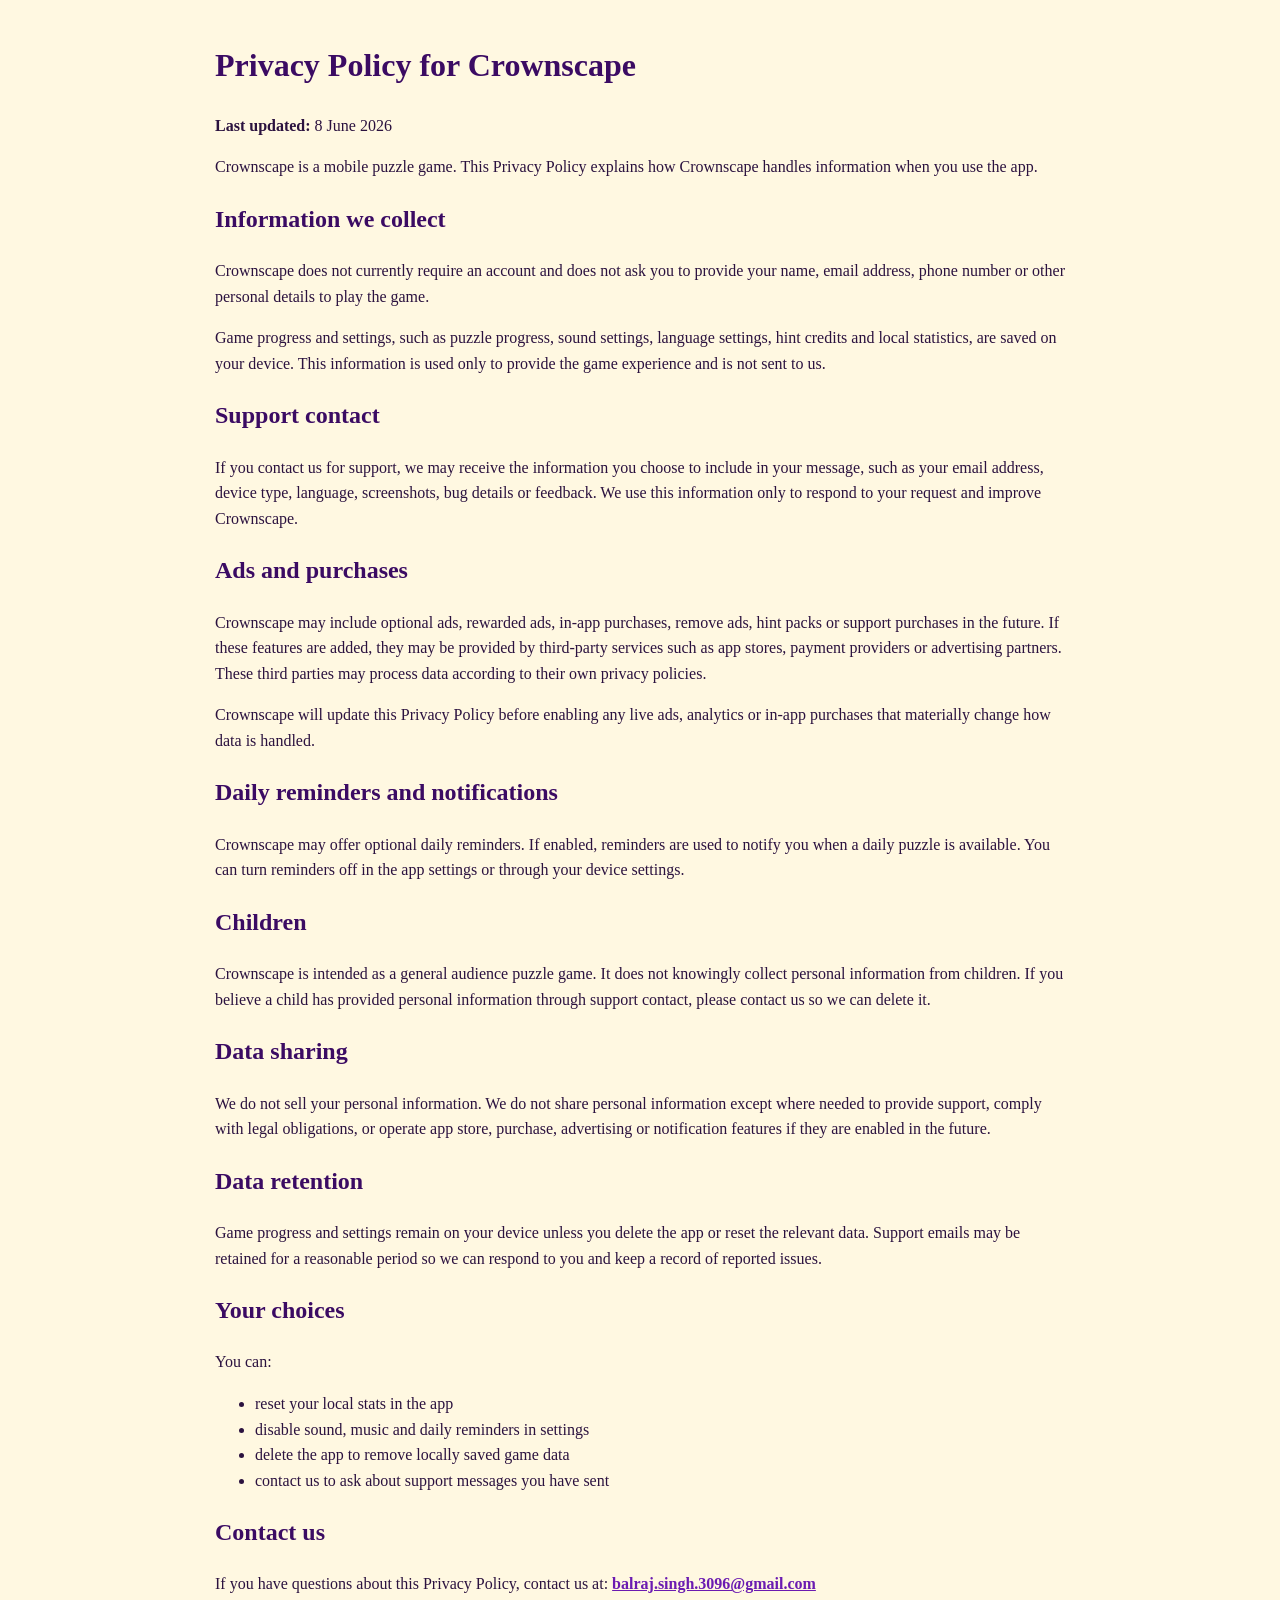
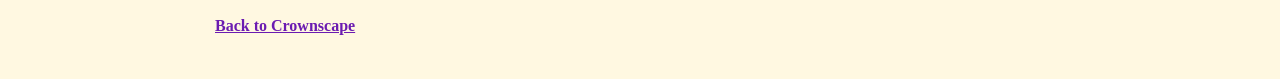
==== privacy.html @ cb876447 "Create privacy.html Add privacy policy" ====
<!DOCTYPE html>
<html lang="en">
<head>
  <meta charset="UTF-8" />
  <meta name="viewport" content="width=device-width, initial-scale=1.0" />
  <title>Crownscape Privacy Policy</title>
  <style>
    body {
      font-family: Georgia, serif;
      max-width: 850px;
      margin: 40px auto;
      padding: 0 20px;
      line-height: 1.6;
      background: #fff8e1;
      color: #2b123f;
    }
    h1, h2 {
      color: #3b0b63;
    }
    a {
      color: #6b1bb1;
      font-weight: bold;
    }
  </style>
</head>
<body>
  <h1>Privacy Policy for Crownscape</h1>

  <p><strong>Last updated:</strong> 8 June 2026</p>

  <p>
    Crownscape is a mobile puzzle game. This Privacy Policy explains how Crownscape handles information when you use the app.
  </p>

  <h2>Information we collect</h2>

  <p>
    Crownscape does not currently require an account and does not ask you to provide your name, email address, phone number or other personal details to play the game.
  </p>

  <p>
    Game progress and settings, such as puzzle progress, sound settings, language settings, hint credits and local statistics, are saved on your device. This information is used only to provide the game experience and is not sent to us.
  </p>

  <h2>Support contact</h2>

  <p>
    If you contact us for support, we may receive the information you choose to include in your message, such as your email address, device type, language, screenshots, bug details or feedback. We use this information only to respond to your request and improve Crownscape.
  </p>

  <h2>Ads and purchases</h2>

  <p>
    Crownscape may include optional ads, rewarded ads, in-app purchases, remove ads, hint packs or support purchases in the future. If these features are added, they may be provided by third-party services such as app stores, payment providers or advertising partners. These third parties may process data according to their own privacy policies.
  </p>

  <p>
    Crownscape will update this Privacy Policy before enabling any live ads, analytics or in-app purchases that materially change how data is handled.
  </p>

  <h2>Daily reminders and notifications</h2>

  <p>
    Crownscape may offer optional daily reminders. If enabled, reminders are used to notify you when a daily puzzle is available. You can turn reminders off in the app settings or through your device settings.
  </p>

  <h2>Children</h2>

  <p>
    Crownscape is intended as a general audience puzzle game. It does not knowingly collect personal information from children. If you believe a child has provided personal information through support contact, please contact us so we can delete it.
  </p>

  <h2>Data sharing</h2>

  <p>
    We do not sell your personal information. We do not share personal information except where needed to provide support, comply with legal obligations, or operate app store, purchase, advertising or notification features if they are enabled in the future.
  </p>

  <h2>Data retention</h2>

  <p>
    Game progress and settings remain on your device unless you delete the app or reset the relevant data. Support emails may be retained for a reasonable period so we can respond to you and keep a record of reported issues.
  </p>

  <h2>Your choices</h2>

  <p>You can:</p>

  <ul>
    <li>reset your local stats in the app</li>
    <li>disable sound, music and daily reminders in settings</li>
    <li>delete the app to remove locally saved game data</li>
    <li>contact us to ask about support messages you have sent</li>
  </ul>

  <h2>Contact us</h2>

  <p>
    If you have questions about this Privacy Policy, contact us at:
    <a href="mailto:balraj.singh.3096@gmail.com">balraj.singh.3096@gmail.com</a>
  </p>

  <p><a href="index.html">Back to Crownscape</a></p>
</body>
</html>
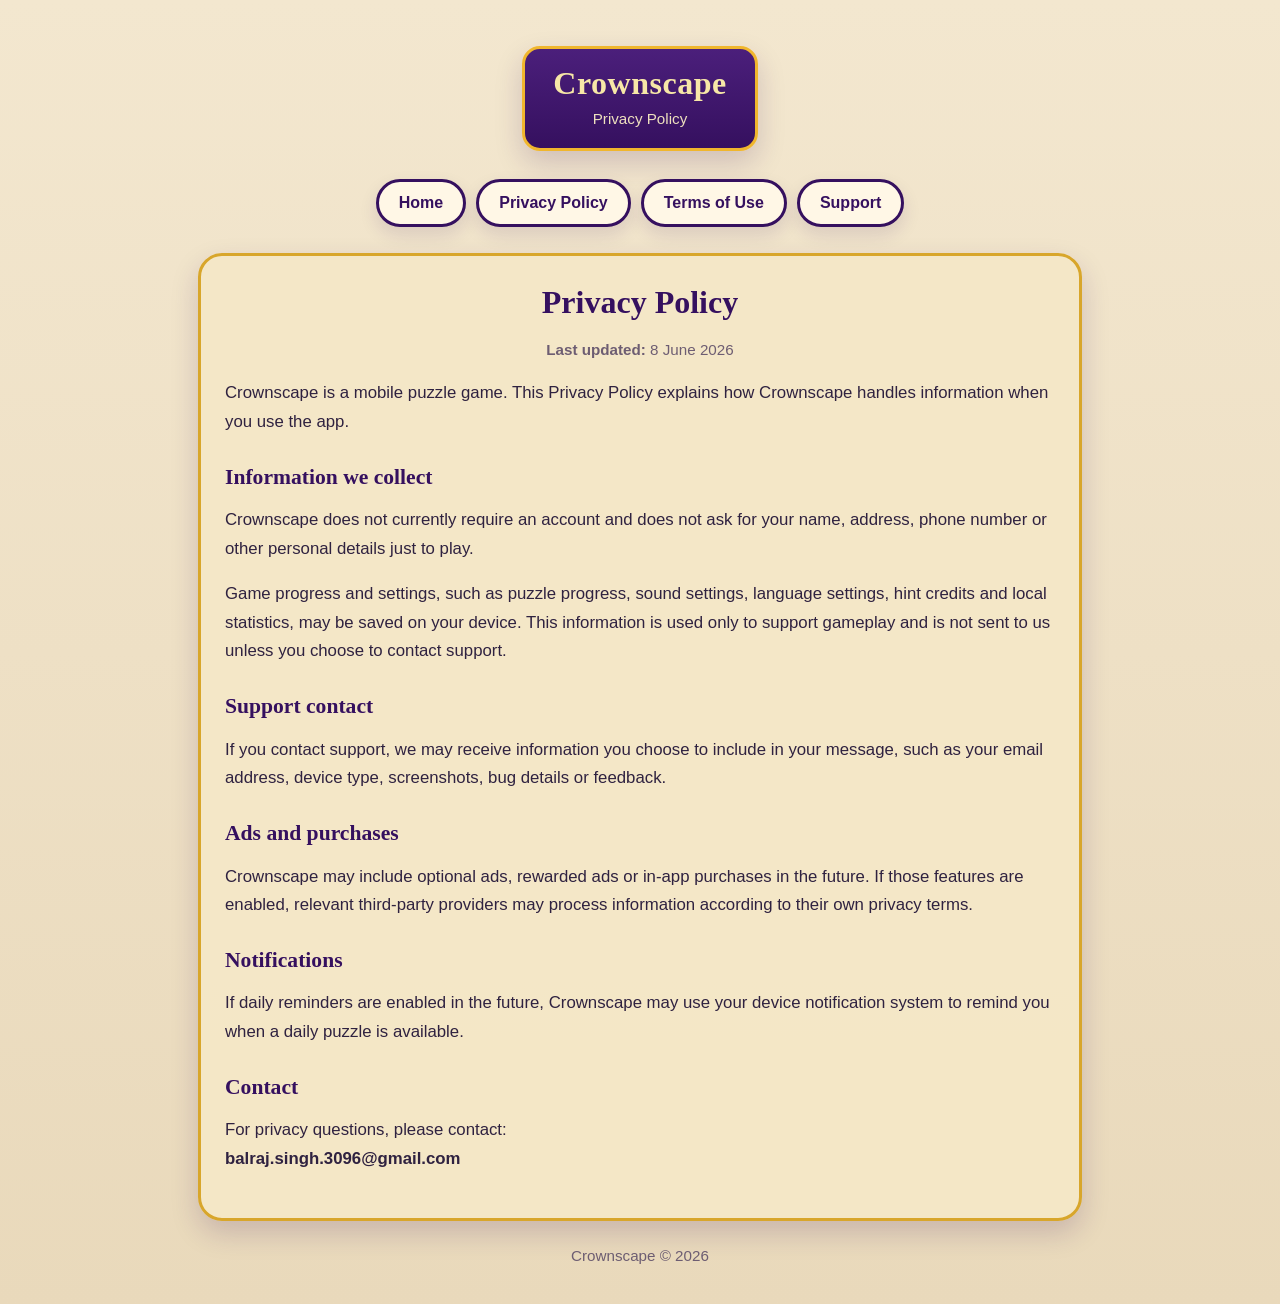
==== commit 2a495206: "Update privacy.html" ====
--- a/privacy.html
+++ b/privacy.html
@@ -4,102 +4,74 @@
   <meta charset="UTF-8" />
   <meta name="viewport" content="width=device-width, initial-scale=1.0" />
   <title>Crownscape Privacy Policy</title>
-  <style>
-    body {
-      font-family: Georgia, serif;
-      max-width: 850px;
-      margin: 40px auto;
-      padding: 0 20px;
-      line-height: 1.6;
-      background: #fff8e1;
-      color: #2b123f;
-    }
-    h1, h2 {
-      color: #3b0b63;
-    }
-    a {
-      color: #6b1bb1;
-      font-weight: bold;
-    }
-  </style>
+  <link rel="stylesheet" href="style.css" />
 </head>
 <body>
-  <h1>Privacy Policy for Crownscape</h1>
+  <div class="page-wrap">
+    <div class="hero">
+      <div class="brand">
+        <h1>Crownscape</h1>
+        <p>Privacy Policy</p>
+      </div>
+    </div>
 
-  <p><strong>Last updated:</strong> 8 June 2026</p>
+    <div class="nav">
+      <a href="index.html">Home</a>
+      <a href="privacy.html">Privacy Policy</a>
+      <a href="terms.html">Terms of Use</a>
+      <a href="support.html">Support</a>
+    </div>
 
-  <p>
-    Crownscape is a mobile puzzle game. This Privacy Policy explains how Crownscape handles information when you use the app.
-  </p>
+    <div class="card">
+      <h2>Privacy Policy</h2>
+      <p class="small center"><strong>Last updated:</strong> 8 June 2026</p>
 
-  <h2>Information we collect</h2>
+      <p>
+        Crownscape is a mobile puzzle game. This Privacy Policy explains how Crownscape handles
+        information when you use the app.
+      </p>
 
-  <p>
-    Crownscape does not currently require an account and does not ask you to provide your name, email address, phone number or other personal details to play the game.
-  </p>
+      <h3>Information we collect</h3>
+      <p>
+        Crownscape does not currently require an account and does not ask for your name, address,
+        phone number or other personal details just to play.
+      </p>
+      <p>
+        Game progress and settings, such as puzzle progress, sound settings, language settings,
+        hint credits and local statistics, may be saved on your device. This information is used
+        only to support gameplay and is not sent to us unless you choose to contact support.
+      </p>
 
-  <p>
-    Game progress and settings, such as puzzle progress, sound settings, language settings, hint credits and local statistics, are saved on your device. This information is used only to provide the game experience and is not sent to us.
-  </p>
+      <h3>Support contact</h3>
+      <p>
+        If you contact support, we may receive information you choose to include in your message,
+        such as your email address, device type, screenshots, bug details or feedback.
+      </p>
 
-  <h2>Support contact</h2>
+      <h3>Ads and purchases</h3>
+      <p>
+        Crownscape may include optional ads, rewarded ads or in-app purchases in the future.
+        If those features are enabled, relevant third-party providers may process information
+        according to their own privacy terms.
+      </p>
 
-  <p>
-    If you contact us for support, we may receive the information you choose to include in your message, such as your email address, device type, language, screenshots, bug details or feedback. We use this information only to respond to your request and improve Crownscape.
-  </p>
+      <h3>Notifications</h3>
+      <p>
+        If daily reminders are enabled in the future, Crownscape may use your device notification
+        system to remind you when a daily puzzle is available.
+      </p>
 
-  <h2>Ads and purchases</h2>
+      <h3>Contact</h3>
+      <p>
+        For privacy questions, please contact:
+        <br />
+        <strong>balraj.singh.3096@gmail.com</strong>
+      </p>
+    </div>
 
-  <p>
-    Crownscape may include optional ads, rewarded ads, in-app purchases, remove ads, hint packs or support purchases in the future. If these features are added, they may be provided by third-party services such as app stores, payment providers or advertising partners. These third parties may process data according to their own privacy policies.
-  </p>
-
-  <p>
-    Crownscape will update this Privacy Policy before enabling any live ads, analytics or in-app purchases that materially change how data is handled.
-  </p>
-
-  <h2>Daily reminders and notifications</h2>
-
-  <p>
-    Crownscape may offer optional daily reminders. If enabled, reminders are used to notify you when a daily puzzle is available. You can turn reminders off in the app settings or through your device settings.
-  </p>
-
-  <h2>Children</h2>
-
-  <p>
-    Crownscape is intended as a general audience puzzle game. It does not knowingly collect personal information from children. If you believe a child has provided personal information through support contact, please contact us so we can delete it.
-  </p>
-
-  <h2>Data sharing</h2>
-
-  <p>
-    We do not sell your personal information. We do not share personal information except where needed to provide support, comply with legal obligations, or operate app store, purchase, advertising or notification features if they are enabled in the future.
-  </p>
-
-  <h2>Data retention</h2>
-
-  <p>
-    Game progress and settings remain on your device unless you delete the app or reset the relevant data. Support emails may be retained for a reasonable period so we can respond to you and keep a record of reported issues.
-  </p>
-
-  <h2>Your choices</h2>
-
-  <p>You can:</p>
-
-  <ul>
-    <li>reset your local stats in the app</li>
-    <li>disable sound, music and daily reminders in settings</li>
-    <li>delete the app to remove locally saved game data</li>
-    <li>contact us to ask about support messages you have sent</li>
-  </ul>
-
-  <h2>Contact us</h2>
-
-  <p>
-    If you have questions about this Privacy Policy, contact us at:
-    <a href="mailto:balraj.singh.3096@gmail.com">balraj.singh.3096@gmail.com</a>
-  </p>
-
-  <p><a href="index.html">Back to Crownscape</a></p>
+    <div class="footer">
+      Crownscape © 2026
+    </div>
+  </div>
 </body>
 </html>
--- a/style.css
+++ b/style.css
@@ -0,0 +1,216 @@
+:root {
+  --bg-top: #f3e7cf;
+  --bg-bottom: #e9d9bb;
+  --card: #f5e8c7;
+  --card-border: #d8a62b;
+  --purple: #35105f;
+  --purple-2: #4b1f7b;
+  --gold: #f0b62d;
+  --gold-dark: #c88b13;
+  --text: #2f2240;
+  --muted: #6d5d72;
+  --shadow: 0 12px 28px rgba(53, 16, 95, 0.18);
+}
+
+* {
+  box-sizing: border-box;
+}
+
+html {
+  scroll-behavior: smooth;
+}
+
+body {
+  margin: 0;
+  font-family: "Trebuchet MS", Arial, sans-serif;
+  color: var(--text);
+  background: linear-gradient(180deg, var(--bg-top), var(--bg-bottom));
+  min-height: 100vh;
+}
+
+.page-wrap {
+  width: 100%;
+  max-width: 920px;
+  margin: 0 auto;
+  padding: 28px 18px 40px;
+}
+
+.hero {
+  text-align: center;
+  padding: 18px 0 8px;
+}
+
+.brand {
+  display: inline-block;
+  background: linear-gradient(180deg, var(--purple-2), var(--purple));
+  color: #f7e7a7;
+  padding: 16px 28px;
+  border: 3px solid var(--gold);
+  border-radius: 18px;
+  box-shadow: var(--shadow);
+}
+
+.brand h1 {
+  margin: 0;
+  font-family: Georgia, "Times New Roman", serif;
+  font-size: 2rem;
+  letter-spacing: 0.5px;
+}
+
+.brand p {
+  margin: 4px 0 0;
+  font-size: 0.95rem;
+  color: #f8ebc3;
+  opacity: 0.95;
+}
+
+.nav {
+  display: flex;
+  flex-wrap: wrap;
+  gap: 10px;
+  justify-content: center;
+  margin: 20px 0 26px;
+}
+
+.nav a,
+.button-link {
+  display: inline-block;
+  text-decoration: none;
+  background: #fff7e6;
+  color: var(--purple);
+  border: 3px solid var(--purple);
+  border-radius: 999px;
+  padding: 12px 20px;
+  font-weight: 700;
+  box-shadow: 0 8px 18px rgba(53, 16, 95, 0.12);
+  transition: transform 0.15s ease, box-shadow 0.15s ease, background 0.15s ease;
+}
+
+.nav a:hover,
+.button-link:hover {
+  transform: translateY(-1px);
+  background: #fff2cf;
+  box-shadow: 0 10px 20px rgba(53, 16, 95, 0.18);
+}
+
+.card {
+  background: rgba(245, 232, 199, 0.96);
+  border: 3px solid var(--card-border);
+  border-radius: 24px;
+  padding: 28px 24px;
+  box-shadow: var(--shadow);
+}
+
+.card + .card {
+  margin-top: 18px;
+}
+
+h2 {
+  margin-top: 0;
+  margin-bottom: 16px;
+  color: var(--purple);
+  font-family: Georgia, "Times New Roman", serif;
+  font-size: 2rem;
+  text-align: center;
+}
+
+h3 {
+  color: var(--purple);
+  font-family: Georgia, "Times New Roman", serif;
+  margin-top: 28px;
+  margin-bottom: 10px;
+  font-size: 1.35rem;
+}
+
+p, li {
+  font-size: 1.05rem;
+  line-height: 1.7;
+}
+
+ul {
+  padding-left: 22px;
+}
+
+.small {
+  color: var(--muted);
+  font-size: 0.95rem;
+}
+
+.center {
+  text-align: center;
+}
+
+.highlight-box {
+  background: rgba(255, 248, 229, 0.85);
+  border: 2px solid #e6c46e;
+  border-radius: 18px;
+  padding: 16px 18px;
+  margin: 20px 0;
+}
+
+.footer {
+  text-align: center;
+  margin-top: 26px;
+  color: var(--muted);
+  font-size: 0.95rem;
+}
+
+.footer a {
+  color: var(--purple);
+  font-weight: 700;
+}
+
+.grid-links {
+  display: grid;
+  grid-template-columns: repeat(auto-fit, minmax(210px, 1fr));
+  gap: 14px;
+  margin-top: 18px;
+}
+
+.tile {
+  background: linear-gradient(180deg, var(--purple-2), var(--purple));
+  color: #fff4cf;
+  text-decoration: none;
+  border: 3px solid var(--gold);
+  border-radius: 20px;
+  padding: 18px 16px;
+  box-shadow: var(--shadow);
+}
+
+.tile h3 {
+  margin: 0 0 8px;
+  color: #ffe7a0;
+  text-align: center;
+}
+
+.tile p {
+  margin: 0;
+  color: #f8ebc3;
+  text-align: center;
+  font-size: 0.98rem;
+  line-height: 1.5;
+}
+
+@media (max-width: 640px) {
+  .page-wrap {
+    padding: 20px 14px 30px;
+  }
+
+  .brand h1 {
+    font-size: 1.6rem;
+  }
+
+  h2 {
+    font-size: 1.6rem;
+  }
+
+  .card {
+    padding: 22px 18px;
+  }
+
+  .nav a,
+  .button-link {
+    width: 100%;
+    text-align: center;
+  }
+}
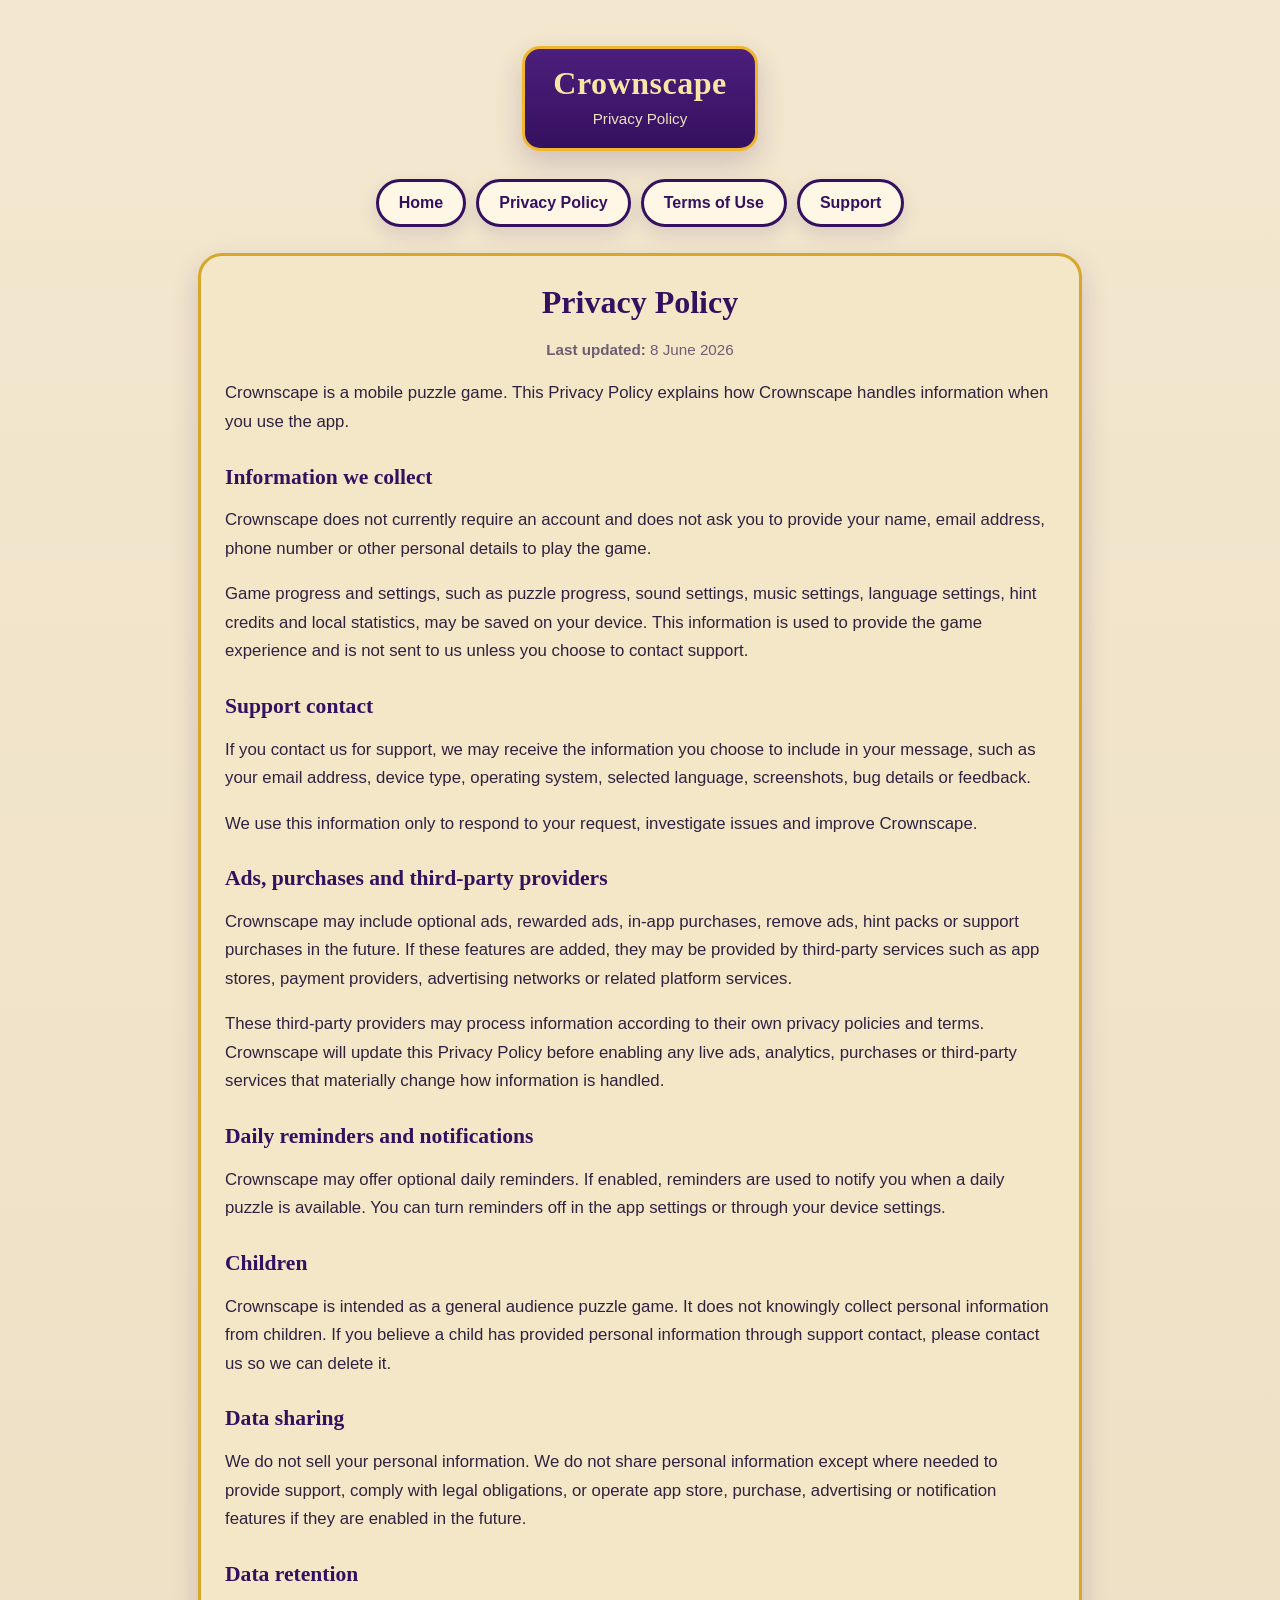
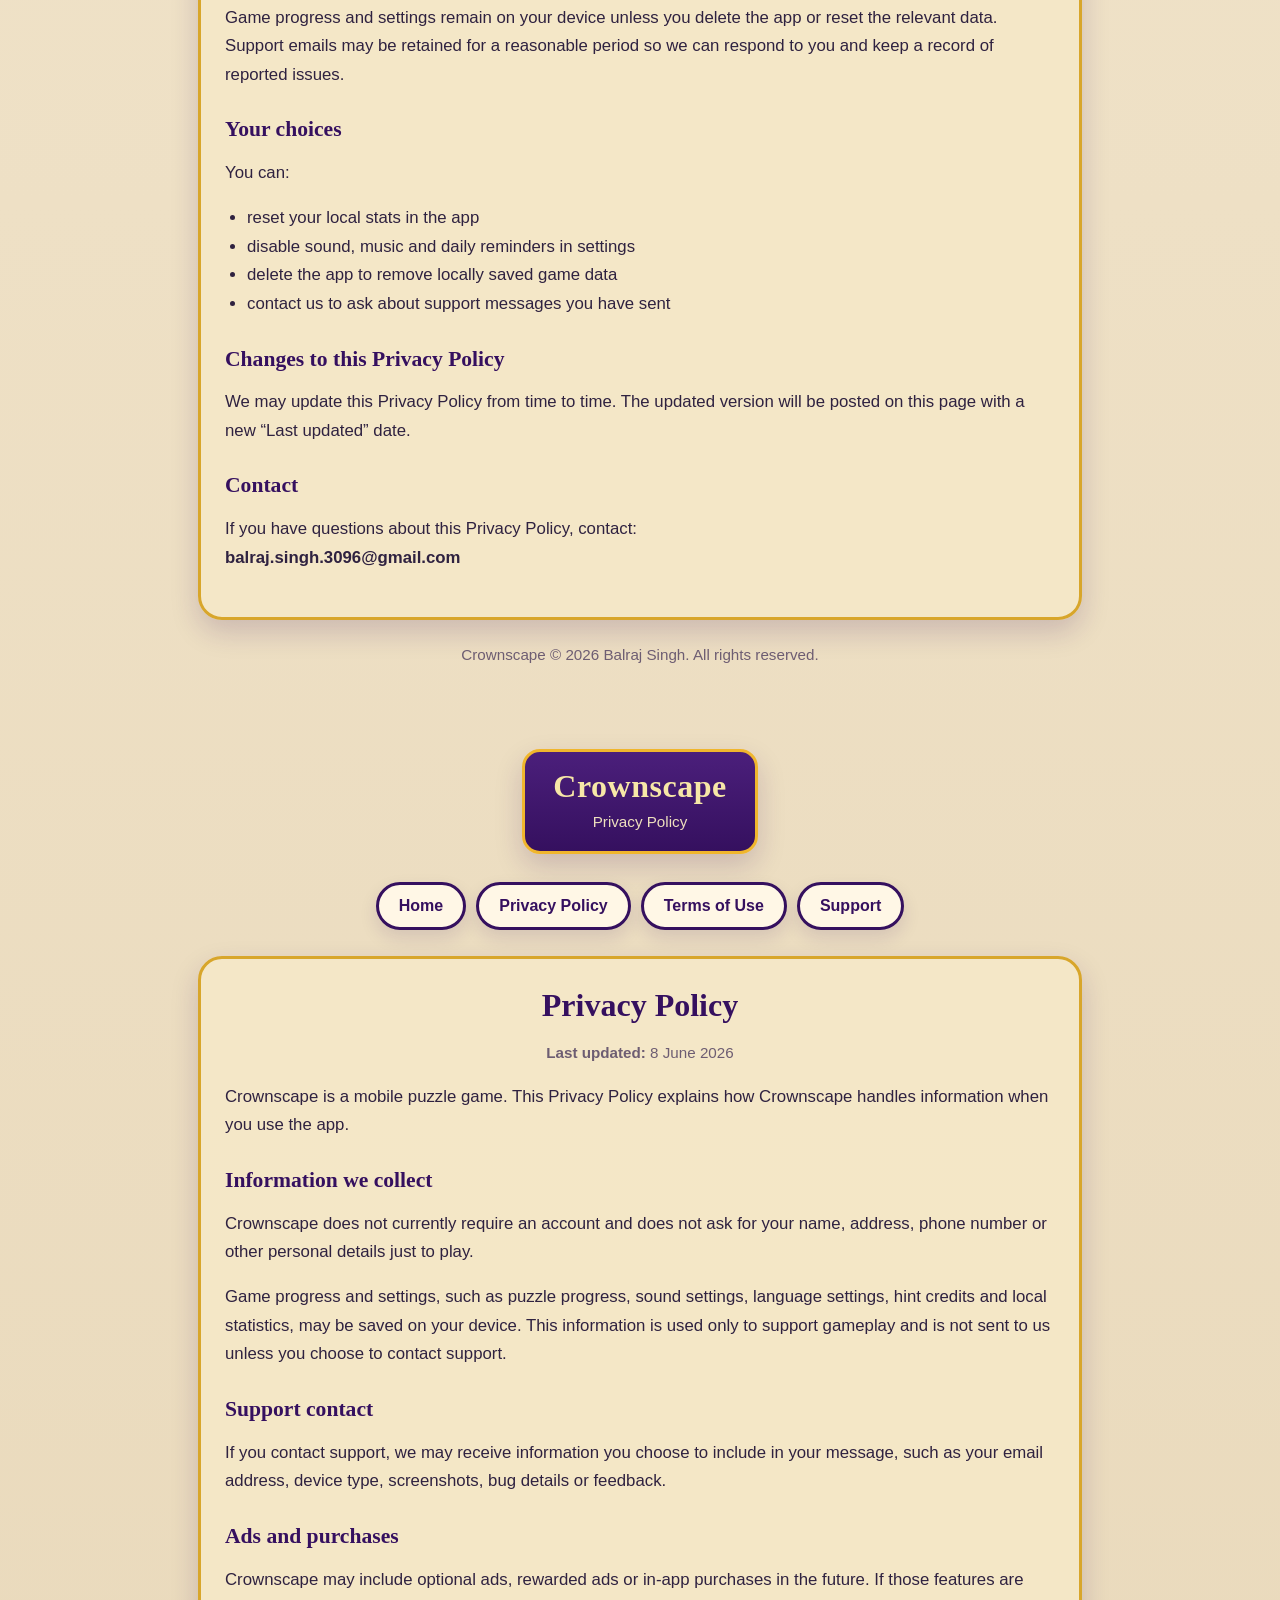
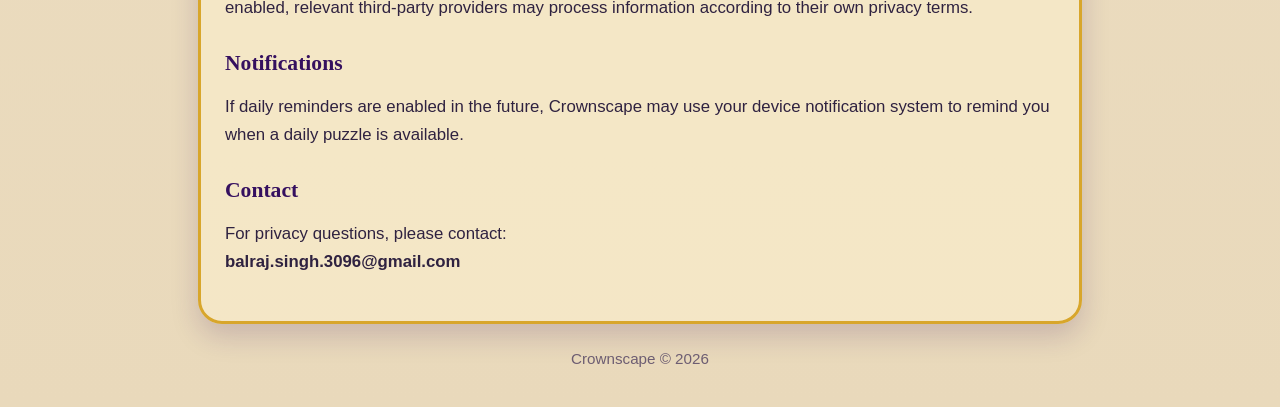
==== commit 6272475d: "Update privacy.html" ====
--- a/privacy.html
+++ b/privacy.html
@@ -33,6 +33,134 @@
 
       <h3>Information we collect</h3>
       <p>
+        Crownscape does not currently require an account and does not ask you to provide your name,
+        email address, phone number or other personal details to play the game.
+      </p>
+
+      <p>
+        Game progress and settings, such as puzzle progress, sound settings, music settings,
+        language settings, hint credits and local statistics, may be saved on your device.
+        This information is used to provide the game experience and is not sent to us unless
+        you choose to contact support.
+      </p>
+
+      <h3>Support contact</h3>
+      <p>
+        If you contact us for support, we may receive the information you choose to include in your
+        message, such as your email address, device type, operating system, selected language,
+        screenshots, bug details or feedback.
+      </p>
+
+      <p>
+        We use this information only to respond to your request, investigate issues and improve Crownscape.
+      </p>
+
+      <h3>Ads, purchases and third-party providers</h3>
+      <p>
+        Crownscape may include optional ads, rewarded ads, in-app purchases, remove ads, hint packs
+        or support purchases in the future. If these features are added, they may be provided by
+        third-party services such as app stores, payment providers, advertising networks or related
+        platform services.
+      </p>
+
+      <p>
+        These third-party providers may process information according to their own privacy policies
+        and terms. Crownscape will update this Privacy Policy before enabling any live ads, analytics,
+        purchases or third-party services that materially change how information is handled.
+      </p>
+
+      <h3>Daily reminders and notifications</h3>
+      <p>
+        Crownscape may offer optional daily reminders. If enabled, reminders are used to notify you
+        when a daily puzzle is available. You can turn reminders off in the app settings or through
+        your device settings.
+      </p>
+
+      <h3>Children</h3>
+      <p>
+        Crownscape is intended as a general audience puzzle game. It does not knowingly collect
+        personal information from children. If you believe a child has provided personal information
+        through support contact, please contact us so we can delete it.
+      </p>
+
+      <h3>Data sharing</h3>
+      <p>
+        We do not sell your personal information. We do not share personal information except where
+        needed to provide support, comply with legal obligations, or operate app store, purchase,
+        advertising or notification features if they are enabled in the future.
+      </p>
+
+      <h3>Data retention</h3>
+      <p>
+        Game progress and settings remain on your device unless you delete the app or reset the
+        relevant data. Support emails may be retained for a reasonable period so we can respond to you
+        and keep a record of reported issues.
+      </p>
+
+      <h3>Your choices</h3>
+      <p>You can:</p>
+
+      <ul>
+        <li>reset your local stats in the app</li>
+        <li>disable sound, music and daily reminders in settings</li>
+        <li>delete the app to remove locally saved game data</li>
+        <li>contact us to ask about support messages you have sent</li>
+      </ul>
+
+      <h3>Changes to this Privacy Policy</h3>
+      <p>
+        We may update this Privacy Policy from time to time. The updated version will be posted on this
+        page with a new “Last updated” date.
+      </p>
+
+      <h3>Contact</h3>
+      <p>
+        If you have questions about this Privacy Policy, contact:
+        <br />
+        <strong>balraj.singh.3096@gmail.com</strong>
+      </p>
+    </div>
+
+    <div class="footer">
+      Crownscape © 2026 Balraj Singh. All rights reserved.
+    </div>
+  </div>
+</body>
+</html><!DOCTYPE html>
+<html lang="en">
+<head>
+  <meta charset="UTF-8" />
+  <meta name="viewport" content="width=device-width, initial-scale=1.0" />
+  <title>Crownscape Privacy Policy</title>
+  <link rel="stylesheet" href="style.css" />
+</head>
+<body>
+  <div class="page-wrap">
+    <div class="hero">
+      <div class="brand">
+        <h1>Crownscape</h1>
+        <p>Privacy Policy</p>
+      </div>
+    </div>
+
+    <div class="nav">
+      <a href="index.html">Home</a>
+      <a href="privacy.html">Privacy Policy</a>
+      <a href="terms.html">Terms of Use</a>
+      <a href="support.html">Support</a>
+    </div>
+
+    <div class="card">
+      <h2>Privacy Policy</h2>
+      <p class="small center"><strong>Last updated:</strong> 8 June 2026</p>
+
+      <p>
+        Crownscape is a mobile puzzle game. This Privacy Policy explains how Crownscape handles
+        information when you use the app.
+      </p>
+
+      <h3>Information we collect</h3>
+      <p>
         Crownscape does not currently require an account and does not ask for your name, address,
         phone number or other personal details just to play.
       </p>
--- a/style.css
+++ b/style.css
@@ -122,7 +122,8 @@
   font-size: 1.35rem;
 }
 
-p, li {
+p,
+li {
   font-size: 1.05rem;
   line-height: 1.7;
 }
--- a/style.css
+++ b/style.css
@@ -122,7 +122,8 @@
   font-size: 1.35rem;
 }
 
-p, li {
+p,
+li {
   font-size: 1.05rem;
   line-height: 1.7;
 }
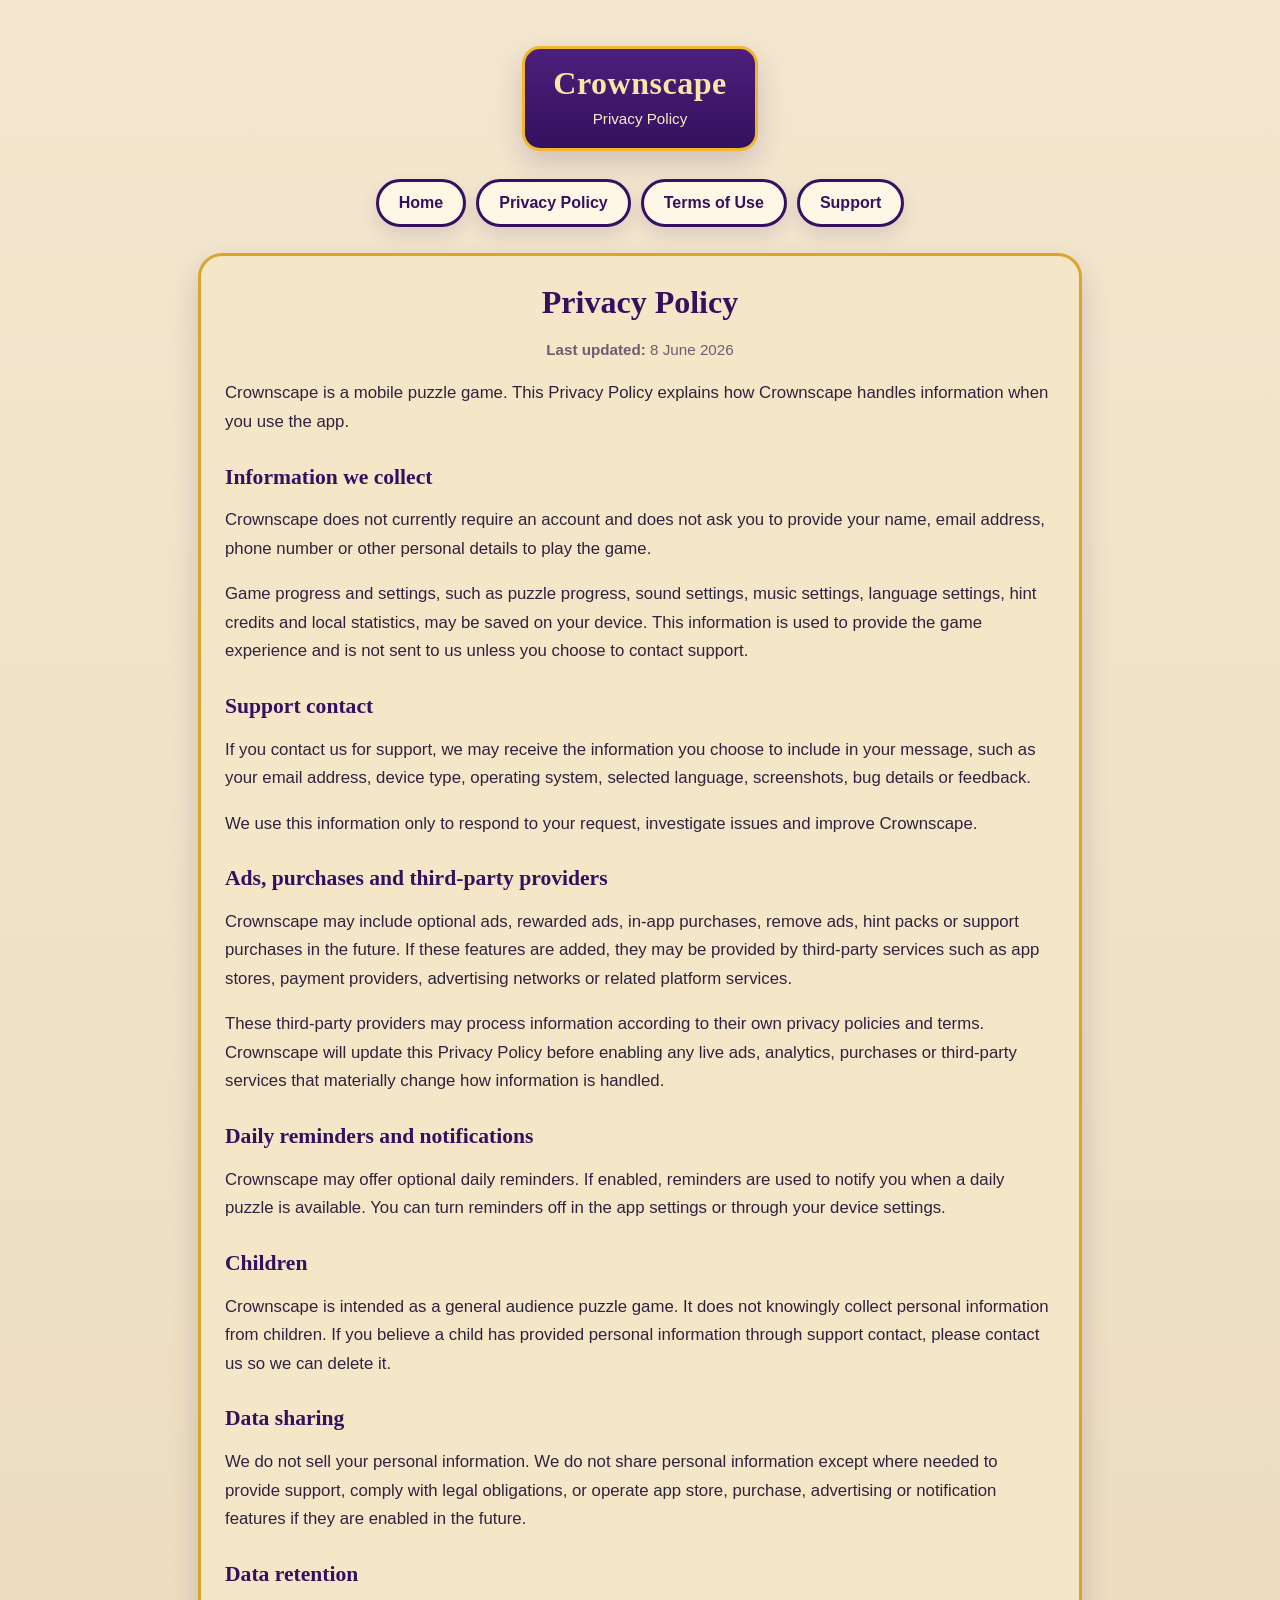
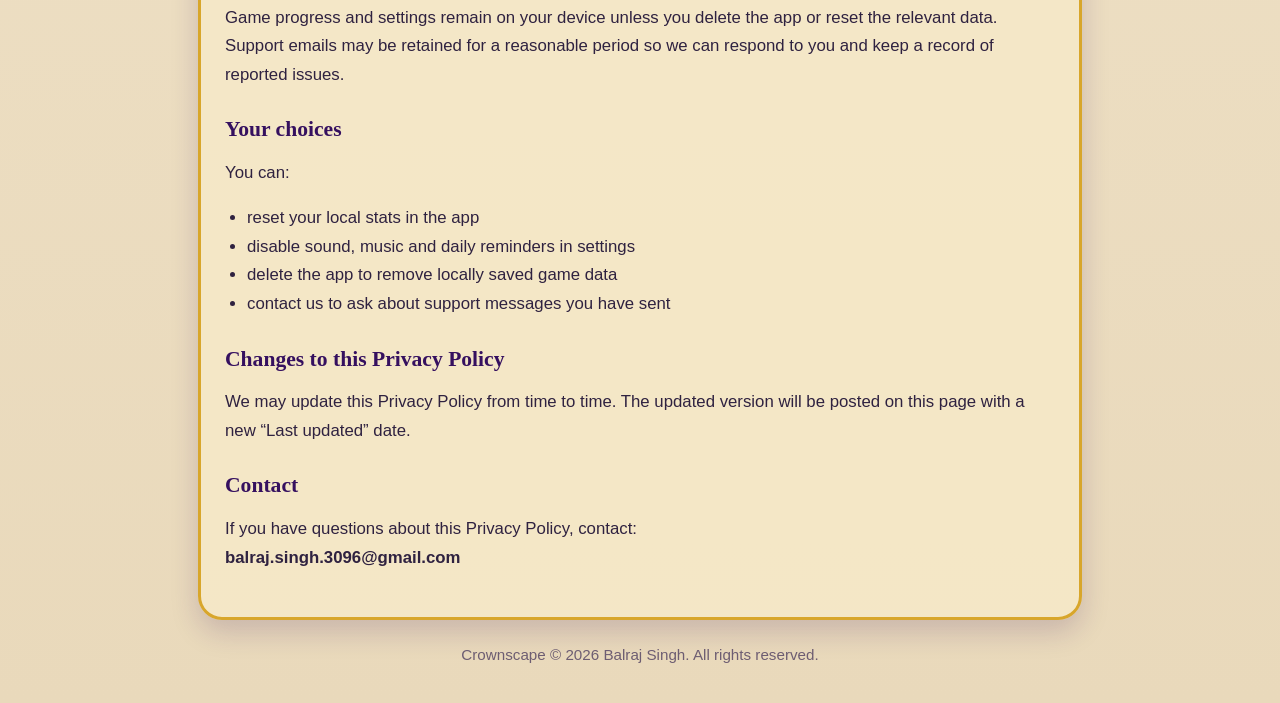
==== commit 6d9a7425: "Update privacy.html" ====
--- a/privacy.html
+++ b/privacy.html
@@ -126,80 +126,4 @@
     </div>
   </div>
 </body>
-</html><!DOCTYPE html>
-<html lang="en">
-<head>
-  <meta charset="UTF-8" />
-  <meta name="viewport" content="width=device-width, initial-scale=1.0" />
-  <title>Crownscape Privacy Policy</title>
-  <link rel="stylesheet" href="style.css" />
-</head>
-<body>
-  <div class="page-wrap">
-    <div class="hero">
-      <div class="brand">
-        <h1>Crownscape</h1>
-        <p>Privacy Policy</p>
-      </div>
-    </div>
-
-    <div class="nav">
-      <a href="index.html">Home</a>
-      <a href="privacy.html">Privacy Policy</a>
-      <a href="terms.html">Terms of Use</a>
-      <a href="support.html">Support</a>
-    </div>
-
-    <div class="card">
-      <h2>Privacy Policy</h2>
-      <p class="small center"><strong>Last updated:</strong> 8 June 2026</p>
-
-      <p>
-        Crownscape is a mobile puzzle game. This Privacy Policy explains how Crownscape handles
-        information when you use the app.
-      </p>
-
-      <h3>Information we collect</h3>
-      <p>
-        Crownscape does not currently require an account and does not ask for your name, address,
-        phone number or other personal details just to play.
-      </p>
-      <p>
-        Game progress and settings, such as puzzle progress, sound settings, language settings,
-        hint credits and local statistics, may be saved on your device. This information is used
-        only to support gameplay and is not sent to us unless you choose to contact support.
-      </p>
-
-      <h3>Support contact</h3>
-      <p>
-        If you contact support, we may receive information you choose to include in your message,
-        such as your email address, device type, screenshots, bug details or feedback.
-      </p>
-
-      <h3>Ads and purchases</h3>
-      <p>
-        Crownscape may include optional ads, rewarded ads or in-app purchases in the future.
-        If those features are enabled, relevant third-party providers may process information
-        according to their own privacy terms.
-      </p>
-
-      <h3>Notifications</h3>
-      <p>
-        If daily reminders are enabled in the future, Crownscape may use your device notification
-        system to remind you when a daily puzzle is available.
-      </p>
-
-      <h3>Contact</h3>
-      <p>
-        For privacy questions, please contact:
-        <br />
-        <strong>balraj.singh.3096@gmail.com</strong>
-      </p>
-    </div>
-
-    <div class="footer">
-      Crownscape © 2026
-    </div>
-  </div>
-</body>
 </html>
--- a/style.css
+++ b/style.css
@@ -6,7 +6,6 @@
   --purple: #35105f;
   --purple-2: #4b1f7b;
   --gold: #f0b62d;
-  --gold-dark: #c88b13;
   --text: #2f2240;
   --muted: #6d5d72;
   --shadow: 0 12px 28px rgba(53, 16, 95, 0.18);
@@ -14,10 +13,6 @@
 
 * {
   box-sizing: border-box;
-}
-
-html {
-  scroll-behavior: smooth;
 }
 
 body {
@@ -61,7 +56,6 @@
   margin: 4px 0 0;
   font-size: 0.95rem;
   color: #f8ebc3;
-  opacity: 0.95;
 }
 
 .nav {
@@ -83,14 +77,11 @@
   padding: 12px 20px;
   font-weight: 700;
   box-shadow: 0 8px 18px rgba(53, 16, 95, 0.12);
-  transition: transform 0.15s ease, box-shadow 0.15s ease, background 0.15s ease;
 }
 
 .nav a:hover,
 .button-link:hover {
-  transform: translateY(-1px);
   background: #fff2cf;
-  box-shadow: 0 10px 20px rgba(53, 16, 95, 0.18);
 }
 
 .card {
@@ -99,10 +90,6 @@
   border-radius: 24px;
   padding: 28px 24px;
   box-shadow: var(--shadow);
-}
-
-.card + .card {
-  margin-top: 18px;
 }
 
 h2 {
@@ -154,11 +141,6 @@
   margin-top: 26px;
   color: var(--muted);
   font-size: 0.95rem;
-}
-
-.footer a {
-  color: var(--purple);
-  font-weight: 700;
 }
 
 .grid-links {
